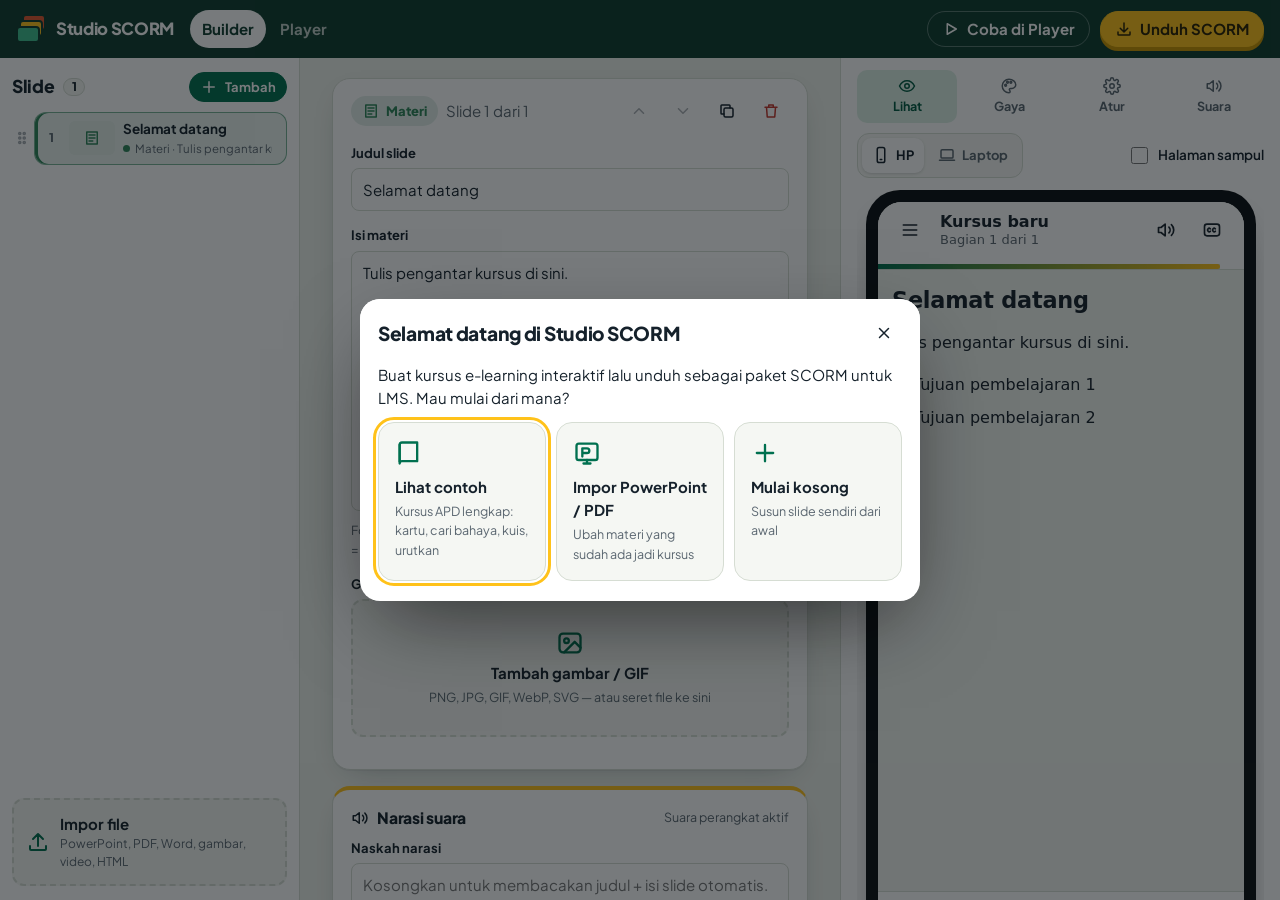
==== builder.html @ 095adadf "Add files via upload" ====
<!doctype html>
<html lang="id">
<head>
  <meta charset="utf-8">
  <meta name="viewport" content="width=device-width, initial-scale=1, viewport-fit=cover">
  <meta name="theme-color" content="#0f3d2e">
  <title>Builder — Studio SCORM</title>
  <link rel="preconnect" href="https://fonts.googleapis.com">
  <link rel="preconnect" href="https://fonts.gstatic.com" crossorigin>
  <link href="https://fonts.googleapis.com/css2?family=Plus+Jakarta+Sans:wght@400;500;600;700;800&display=swap" rel="stylesheet">
  <link rel="stylesheet" href="app.css">
  <script src="jszip.min.js"></script>
  <script type="module" src="builder.js"></script>
</head>
<body class="is-builder">
  <header class="topbar">
    <a class="brand" href="index.html" aria-label="Studio SCORM — beranda"><span class="brand-mark" aria-hidden="true"><i></i><i></i><i></i></span><span class="brand-name">Studio SCORM</span></a>
    <nav class="topnav" aria-label="Menu utama">
      <a href="builder.html" aria-current="page">Builder</a>
      <a href="player.html">Player</a>
    </nav>
    <span class="spacer"></span>
    <small id="saveState" class="save-state" aria-live="polite"></small>
    <button id="btnPreviewFull" class="btn btn-ghost-light" type="button"><span class="ic-slot" data-icon="play"></span><span class="hide-sm">Coba di Player</span></button>
    <button id="btnBuild" class="btn btn-signal" type="button"><span class="ic-slot" data-icon="download"></span><span>Unduh SCORM</span></button>
  </header>

  <div class="builder" id="builder" data-view="edit">
    <aside class="pane pane-slides" aria-label="Daftar slide">
      <div class="pane-head">
        <h2>Slide <span id="slideCount" class="count-pill">0</span></h2>
        <button id="btnAdd" class="btn btn-primary btn-sm" type="button"><span class="ic-slot" data-icon="plus"></span>Tambah</button>
      </div>
      <ol id="slideList" class="slide-list"></ol>
      <button id="btnImport" class="import-cta" type="button">
        <span class="ic-slot" data-icon="upload"></span>
        <span><b>Impor file</b><small>PowerPoint, PDF, Word, gambar, video, HTML</small></span>
      </button>
    </aside>

    <main class="pane pane-edit" id="paneEdit" aria-label="Penyunting slide">
      <div id="editor"></div>
    </main>

    <aside class="pane pane-side" aria-label="Pratinjau dan pengaturan">
      <div class="tabs" role="tablist" aria-label="Panel samping">
        <button role="tab" data-tab="lihat" aria-selected="true"><span class="ic-slot" data-icon="eye"></span>Lihat</button>
        <button role="tab" data-tab="gaya" aria-selected="false"><span class="ic-slot" data-icon="palette"></span>Gaya</button>
        <button role="tab" data-tab="atur" aria-selected="false"><span class="ic-slot" data-icon="settings"></span>Atur</button>
        <button role="tab" data-tab="suara" aria-selected="false"><span class="ic-slot" data-icon="sound"></span>Suara</button>
      </div>
      <section class="tab-panel" data-panel="lihat">
        <div class="preview-tools">
          <div class="segmented" role="radiogroup" aria-label="Ukuran layar pratinjau">
            <label><input type="radio" name="dev" value="hp" checked><span><span class="ic-slot" data-icon="phone"></span>HP</span></label>
            <label><input type="radio" name="dev" value="laptop"><span><span class="ic-slot" data-icon="laptop"></span>Laptop</span></label>
          </div>
          <label class="chk"><input type="checkbox" id="pvCover"> Halaman sampul</label>
        </div>
        <div class="preview-stage" id="pvStage">
          <div class="device" id="pvDevice"><iframe id="pvFrame" title="Pratinjau slide" src="preview.html"></iframe></div>
        </div>
        <p class="hint center">Pratinjau langsung — coba klik kuis, kartu, atau titik di sini.</p>
      </section>
      <section class="tab-panel" data-panel="gaya" hidden></section>
      <section class="tab-panel" data-panel="atur" hidden></section>
      <section class="tab-panel" data-panel="suara" hidden></section>
    </aside>
  </div>

  <nav class="mobile-nav" aria-label="Bagian Builder">
    <button data-view="slides"><span class="ic-slot" data-icon="list"></span>Slide</button>
    <button data-view="edit" aria-current="true"><span class="ic-slot" data-icon="edit"></span>Edit</button>
    <button data-view="lihat"><span class="ic-slot" data-icon="eye"></span>Lihat</button>
    <button data-view="atur"><span class="ic-slot" data-icon="settings"></span>Atur</button>
  </nav>

  <div class="drop-overlay" id="dropOverlay" hidden><div><span class="ic-slot" data-icon="upload"></span><b>Lepaskan untuk mengimpor</b><small>PowerPoint, PDF, Word, gambar, video, HTML, ZIP</small></div></div>
</body>
</html>
---- app.css ----
/* ============================================================
   Studio SCORM — tampilan aplikasi (Beranda, Builder, Player)
   ============================================================ */
:root {
  --ink: #15212b; --muted: #5a6670; --paper: #edf1ea; --surface: #ffffff; --surface-2: #f5f7f3; --line: #d6ddd3;
  --forest: #0f3d2e; --forest-2: #145a43; --accent: #00704f; --accent-strong: #005a40; --accent-soft: #dcefe5;
  --signal: #ffc21a; --signal-ink: #2b2100; --danger: #c4372d; --danger-soft: #fbe4e1;
  --t-content: #2f855a; --t-image: #0e8a9a; --t-video: #e4572e; --t-html: #4c5fd5;
  --t-flip: #d08f00; --t-hotspot: #c0398f; --t-quiz: #7a4fd1; --t-sort: #2f7dd1;
  --r-s: 8px; --r-m: 12px; --r-l: 18px;
  --shadow: 0 1px 0 rgba(21,33,43,.05), 0 10px 30px -18px rgba(21,33,43,.45);
  --font: "Plus Jakarta Sans", system-ui, -apple-system, "Segoe UI", Roboto, sans-serif;
  color-scheme: light;
}
@media (prefers-color-scheme: dark) {
  :root:not([data-theme="light"]) {
    --ink: #e6ece8; --muted: #9fabb3; --paper: #0e1418; --surface: #172028; --surface-2: #1c2730; --line: #2b3943;
    --forest: #0a2a20; --forest-2: #0f3a2c; --accent: #3fbf8f; --accent-strong: #62d3a8; --accent-soft: #163a2e;
    --danger: #ff8a7f; --danger-soft: #3a1e1c; --shadow: 0 10px 30px -18px rgba(0,0,0,.8); color-scheme: dark;
  }
}
:root[data-theme="dark"] {
  --ink: #e6ece8; --muted: #9fabb3; --paper: #0e1418; --surface: #172028; --surface-2: #1c2730; --line: #2b3943;
  --forest: #0a2a20; --forest-2: #0f3a2c; --accent: #3fbf8f; --accent-strong: #62d3a8; --accent-soft: #163a2e;
  --danger: #ff8a7f; --danger-soft: #3a1e1c; color-scheme: dark;
}
* { box-sizing: border-box; }
html, body { margin: 0; }
body { font: 15px/1.55 var(--font); color: var(--ink); background: var(--paper); -webkit-font-smoothing: antialiased; }
h1, h2, h3 { line-height: 1.2; margin: 0 0 .5em; letter-spacing: -.015em; }
h2 { font-size: 1.1rem; font-weight: 800; }
h3 { font-size: .98rem; font-weight: 800; margin-top: 1.4em; }
p { margin: 0 0 .8em; }
a { color: var(--accent); }
code { background: var(--surface-2); padding: 1px 5px; border-radius: 5px; font-size: .92em; }
[hidden] { display: none !important; }
:focus-visible { outline: 3px solid var(--signal); outline-offset: 2px; border-radius: 6px; }
.ic { width: 18px; height: 18px; flex: none; }
.muted { color: var(--muted); } .small { font-size: 12.5px; } .center { text-align: center; } .grow { flex: 1; min-width: 0; }
.spacer { flex: 1; }
.row { display: flex; gap: 8px; align-items: center; } .row.wrap { flex-wrap: wrap; } .row.tight { gap: 0; } .row.center { justify-content: center; }
.grid2 { display: grid; grid-template-columns: 1fr 1fr; gap: 10px; }
.stack { display: flex; flex-direction: column; gap: 10px; margin-bottom: 12px; }

/* ---------- bilah atas ---------- */
.topbar {
  position: sticky; top: 0; z-index: 40; display: flex; align-items: center; gap: 10px; min-height: 58px; padding: 8px 16px;
  background: var(--forest); color: #fff;
}
.brand { display: flex; align-items: center; gap: 10px; color: #fff; text-decoration: none; font-weight: 800; letter-spacing: -.02em; font-size: 1.05rem; }
.brand-mark { position: relative; width: 30px; height: 30px; }
.brand-mark i { position: absolute; left: 0; width: 24px; height: 17px; border-radius: 4px; border: 2px solid var(--forest); }
.brand-mark i:nth-child(1) { top: 0; left: 6px; background: var(--t-video); }
.brand-mark i:nth-child(2) { top: 6px; left: 3px; background: var(--signal); }
.brand-mark i:nth-child(3) { top: 12px; left: 0; background: #3fbf8f; }
.topnav { display: flex; gap: 2px; margin-left: 6px; }
.topnav a { color: rgba(255,255,255,.72); text-decoration: none; font-weight: 700; padding: 7px 12px; border-radius: 999px; }
.topnav a:hover { color: #fff; background: rgba(255,255,255,.08); }
.topnav a[aria-current="page"] { color: var(--forest); background: #fff; }
.save-state { color: rgba(255,255,255,.7); font-size: 12.5px; }

/* ---------- tombol ---------- */
.btn {
  font: inherit; font-weight: 700; display: inline-flex; align-items: center; justify-content: center; gap: 7px; cursor: pointer;
  padding: 8px 14px; border-radius: 999px; border: 1.5px solid var(--line); background: var(--surface); color: var(--ink);
  text-decoration: none; line-height: 1.25; white-space: nowrap; transition: transform .1s, background .15s, border-color .15s, box-shadow .15s;
}
.btn:hover:not(:disabled) { border-color: var(--muted); }
.btn:active:not(:disabled) { transform: scale(.97); }
.btn:disabled { opacity: .5; cursor: not-allowed; }
.btn-sm { padding: 5px 10px; font-size: 13px; }
.btn-primary { background: var(--accent); border-color: var(--accent); color: #fff; }
.btn-primary:hover:not(:disabled) { background: var(--accent-strong); border-color: var(--accent-strong); }
@media (prefers-color-scheme: dark) { :root:not([data-theme="light"]) .btn-primary { color: #06150f; } }
.btn-signal { background: var(--signal); border-color: var(--signal); color: var(--signal-ink); box-shadow: 0 4px 0 #c99500; }
.btn-signal:hover:not(:disabled) { border-color: var(--signal); filter: brightness(1.05); }
.btn-signal:active:not(:disabled) { box-shadow: 0 1px 0 #c99500; transform: translateY(2px); }
.btn-ghost-light { background: transparent; border-color: rgba(255,255,255,.3); color: #fff; }
.btn-ghost-light:hover:not(:disabled) { border-color: #fff; background: rgba(255,255,255,.06); }
.btn-magic { background: linear-gradient(120deg, #7a4fd1, #c0398f 55%, #e4572e); border: 0; color: #fff; padding: 9.5px 15.5px; }
.btn-magic:hover:not(:disabled) { filter: brightness(1.08); }
.btn-danger { color: var(--danger); }
.btn-danger:hover:not(:disabled) { border-color: var(--danger); }
.btn-add { border-style: dashed; color: var(--accent); }
.link { background: none; border: 0; padding: 0; font: inherit; font-weight: 700; color: var(--accent); cursor: pointer; text-decoration: underline; }
.icon-btn {
  width: 36px; height: 36px; display: inline-grid; place-items: center; border: 0; border-radius: 50%; background: transparent;
  color: var(--ink); cursor: pointer; flex: none;
}
.icon-btn:hover:not(:disabled) { background: var(--surface-2); }
.icon-btn:disabled { opacity: .35; cursor: not-allowed; }
.icon-btn.danger { color: var(--danger); }

/* ---------- formulir ---------- */
.field { margin-bottom: 14px; }
.field > label, .field-label { display: block; font-weight: 700; font-size: 13px; margin-bottom: 5px; }
.hint { font-size: 12.5px; color: var(--muted); margin-top: 5px; }
.hint b { color: var(--ink); }
input[type="text"], input[type="url"], input[type="number"], select, textarea {
  width: 100%; font: inherit; color: var(--ink); background: var(--surface); border: 1.5px solid var(--line); border-radius: var(--r-s); padding: 9px 11px;
}
textarea { resize: vertical; line-height: 1.6; }
input:focus, select:focus, textarea:focus { outline: none; border-color: var(--accent); box-shadow: 0 0 0 3px var(--accent-soft); }
input[type="range"] { width: 100%; accent-color: var(--accent); }
.big-num { font-size: 1.3rem; min-width: 2.4em; text-align: right; }
.chk { display: inline-flex; align-items: center; gap: 7px; font-weight: 600; font-size: 13.5px; cursor: pointer; }
.chk input { width: 17px; height: 17px; accent-color: var(--accent); }

.segmented { display: flex; flex-wrap: wrap; gap: 4px; padding: 4px; background: var(--surface-2); border-radius: 12px; border: 1.5px solid var(--line); }
.segmented label { flex: 1 1 auto; cursor: pointer; }
.segmented input { position: absolute; opacity: 0; pointer-events: none; }
.segmented span { display: flex; align-items: center; justify-content: center; gap: 6px; padding: 7px 10px; border-radius: 9px; font-weight: 700; font-size: 13px; color: var(--muted); text-align: center; }
.segmented input:checked + span { background: var(--surface); color: var(--ink); box-shadow: 0 1px 3px rgba(0,0,0,.14); }
.segmented input:focus-visible + span { outline: 3px solid var(--signal); }

.switch { display: flex; gap: 12px; align-items: flex-start; cursor: pointer; margin: 4px 0 14px; }
.switch input { position: absolute; opacity: 0; }
.switch .track { flex: none; width: 42px; height: 24px; border-radius: 999px; background: var(--line); position: relative; transition: background .15s; margin-top: 1px; }
.switch .track::after { content: ""; position: absolute; top: 3px; left: 3px; width: 18px; height: 18px; border-radius: 50%; background: #fff; transition: transform .15s; box-shadow: 0 1px 3px rgba(0,0,0,.3); }
.switch input:checked + .track { background: var(--accent); }
.switch input:checked + .track::after { transform: translateX(18px); }
.switch input:focus-visible + .track { outline: 3px solid var(--signal); outline-offset: 2px; }
.switch b { display: block; font-size: 13.5px; }
.switch small { display: block; color: var(--muted); font-size: 12.5px; }

/* media picker */
.asset { border: 2px dashed var(--line); border-radius: var(--r-m); background: var(--surface-2); padding: 10px; transition: border-color .15s, background .15s; }
.asset.drag { border-color: var(--accent); background: var(--accent-soft); }
.asset img, .asset video { display: block; max-width: 100%; max-height: 240px; margin: 0 auto 10px; border-radius: var(--r-s); }
.asset audio { width: 100%; margin-bottom: 8px; }
.asset-empty { width: 100%; display: flex; flex-direction: column; align-items: center; gap: 4px; padding: 18px 8px; background: none; border: 0; font: inherit; color: var(--ink); cursor: pointer; }
.asset-empty .ic { width: 28px; height: 28px; color: var(--accent); }
.asset-empty small { color: var(--muted); }
.asset-meta { display: flex; flex-wrap: wrap; align-items: center; justify-content: space-between; gap: 8px; }
.asset-name { font-weight: 700; font-size: 13px; word-break: break-all; }
.asset-name small { font-weight: 500; color: var(--muted); }
.zip-chip { display: flex; align-items: center; gap: 8px; font-weight: 700; padding: 8px; }

/* ---------- BUILDER ---------- */
.is-builder { overflow: hidden; }
.builder { display: grid; grid-template-columns: 300px minmax(0, 1fr) 440px; height: calc(100vh - 58px); height: calc(100dvh - 58px); }
.pane { overflow: auto; min-height: 0; }
.pane-slides { background: var(--surface); border-right: 1px solid var(--line); padding: 14px 12px; display: flex; flex-direction: column; }
.pane-edit { padding: 20px clamp(14px, 2.5vw, 34px) 40px; }
.pane-side { background: var(--surface); border-left: 1px solid var(--line); padding: 0 16px 24px; }
.pane-head { display: flex; align-items: center; justify-content: space-between; gap: 8px; margin-bottom: 10px; }
.pane-head h2 { margin: 0; display: flex; align-items: center; gap: 8px; }
.count-pill { font-size: 12px; background: var(--surface-2); border: 1px solid var(--line); border-radius: 999px; padding: 1px 8px; }

.slide-list { list-style: none; margin: 0 0 12px; padding: 0; flex: 1; }
.slide-row { display: flex; align-items: stretch; gap: 2px; margin-bottom: 6px; border-radius: var(--r-m); }
.slide-row.dragging { opacity: .85; box-shadow: var(--shadow); background: var(--surface); position: relative; z-index: 2; }
.drag { display: grid; place-items: center; width: 20px; color: var(--muted); cursor: grab; touch-action: none; opacity: .55; }
.slide-row:hover .drag { opacity: 1; }
.slide-item {
  flex: 1; min-width: 0; display: grid; grid-template-columns: 20px 46px minmax(0, 1fr) auto; gap: 8px; align-items: center; text-align: left;
  font: inherit; color: var(--ink); background: transparent; border: 1.5px solid transparent; border-radius: var(--r-m); padding: 6px; cursor: pointer;
  box-shadow: inset 3px 0 0 var(--tc);
}
.slide-item:hover { background: var(--surface-2); }
.slide-item[aria-current="true"] { background: color-mix(in srgb, var(--tc) 10%, var(--surface)); border-color: color-mix(in srgb, var(--tc) 60%, transparent); }
.slide-item .num { font-size: 12px; font-weight: 800; color: var(--muted); text-align: center; }
.thumb { width: 46px; height: 34px; border-radius: 6px; display: grid; place-items: center; overflow: hidden; background: color-mix(in srgb, var(--tc) 14%, var(--surface)); color: var(--tc); }
.thumb img, .thumb video { width: 100%; height: 100%; object-fit: cover; }
.slide-item .meta { min-width: 0; display: flex; flex-direction: column; }
.slide-item .title { font-weight: 700; font-size: 13.5px; white-space: nowrap; overflow: hidden; text-overflow: ellipsis; }
.slide-item .sub { font-size: 11.5px; color: var(--muted); white-space: nowrap; overflow: hidden; text-overflow: ellipsis; display: flex; align-items: center; gap: 5px; }
.type-dot { width: 7px; height: 7px; border-radius: 50%; background: var(--tc); flex: none; }
.badge-audio { color: var(--accent); display: grid; }
.badge-audio .ic { width: 15px; height: 15px; }
.import-cta {
  display: flex; align-items: center; gap: 10px; width: 100%; text-align: left; font: inherit; color: var(--ink); cursor: pointer;
  border: 2px dashed var(--line); border-radius: var(--r-m); background: var(--surface-2); padding: 12px;
}
.import-cta:hover { border-color: var(--accent); }
.import-cta .ic { width: 24px; height: 24px; color: var(--accent); }
.import-cta b, .import-cta small { display: block; }
.import-cta small { color: var(--muted); font-size: 12px; }

.editor-card { background: var(--surface); border-radius: var(--r-l); padding: 18px; box-shadow: var(--shadow); max-width: 780px; margin: 0 auto 16px; border: 1px solid var(--line); }
.editor-head { display: flex; align-items: center; gap: 8px; margin: -4px 0 14px; flex-wrap: wrap; }
.type-chip { display: inline-flex; align-items: center; gap: 6px; font-weight: 800; font-size: 13px; padding: 5px 11px; border-radius: 999px; background: color-mix(in srgb, var(--tc) 14%, var(--surface)); color: var(--tc); }
.editor-foot { max-width: 780px; margin: 0 auto; display: flex; justify-content: space-between; gap: 8px; flex-wrap: wrap; }
.item-card { border: 1.5px solid var(--line); border-radius: var(--r-m); padding: 12px; background: var(--surface-2); }
.item-head { display: flex; align-items: center; gap: 8px; margin-bottom: 8px; }
.item-head b { flex: 1; }
.item-head select { flex: 1; width: auto; padding: 6px 8px; font-weight: 700; }
.pin-no { width: 26px; height: 26px; border-radius: 50%; display: grid; place-items: center; background: var(--accent); color: #fff; font-weight: 800; font-size: 12.5px; flex: none; }
.option-row { display: grid; grid-template-columns: auto minmax(0, 1fr) auto; gap: 8px; align-items: center; margin-bottom: 6px; }
.option-row input[type="radio"], .option-row input[type="checkbox"] { width: 20px; height: 20px; accent-color: var(--accent); }
.opts-edit > .btn { margin-top: 4px; }
details.mini { margin-top: 6px; }
details.mini summary { cursor: pointer; font-weight: 700; font-size: 13px; color: var(--accent); margin-bottom: 8px; }
.empty { text-align: center; padding: 60px 20px; }

/* hotspot editor */
.hs-board { margin-bottom: 12px; }
.hs-wrap { position: relative; border-radius: var(--r-m); overflow: hidden; cursor: crosshair; touch-action: none; user-select: none; -webkit-user-select: none; }
.hs-wrap img { width: 100%; display: block; }
.hs-pin {
  position: absolute; transform: translate(-50%, -50%); width: 32px; height: 32px; border-radius: 50%; border: 3px solid #fff; background: var(--t-hotspot);
  color: #fff; font: 800 13px var(--font); cursor: grab; box-shadow: 0 3px 10px rgba(0,0,0,.4); touch-action: none; padding: 0;
}

/* narasi */
.narr { border-top: 4px solid var(--signal); }
.narr-head { display: flex; align-items: center; gap: 8px; margin-bottom: 10px; }
.narr-head h3 { margin: 0; }
.narr-actions { display: flex; flex-wrap: wrap; gap: 8px; margin-bottom: 12px; }
.narr-audio audio { width: 100%; margin-bottom: 6px; }

/* tab samping */
.tabs { position: sticky; top: 0; z-index: 5; display: flex; gap: 2px; padding: 12px 0 10px; background: var(--surface); }
.tabs button {
  flex: 1; display: flex; flex-direction: column; align-items: center; gap: 2px; font: inherit; font-weight: 700; font-size: 12.5px; color: var(--muted);
  background: transparent; border: 0; border-radius: 10px; padding: 7px 4px; cursor: pointer;
}
.tabs button[aria-selected="true"] { background: var(--accent-soft); color: var(--accent-strong); }
.tab-panel h3:first-child { margin-top: .4em; }
.preview-tools { display: flex; align-items: center; justify-content: space-between; gap: 10px; flex-wrap: wrap; margin-bottom: 12px; }
.preview-tools .segmented { flex: none; }
.preview-stage { position: relative; overflow: hidden; display: flex; justify-content: center; }
.device { transform-origin: top center; flex: none; background: #0b0f12; padding: 12px; border-radius: 34px; box-shadow: 0 20px 40px -20px rgba(0,0,0,.6); }
.device[data-dev="laptop"] { border-radius: 14px; padding: 10px; }
.device iframe { width: 100%; height: 100%; border: 0; border-radius: 24px; background: #fff; display: block; }
.device[data-dev="laptop"] iframe { border-radius: 6px; }

.theme-grid { display: grid; grid-template-columns: repeat(auto-fill, minmax(118px, 1fr)); gap: 8px; margin-bottom: 12px; }
.theme-card { font: inherit; font-weight: 700; font-size: 12.5px; color: var(--ink); background: var(--surface); border: 2px solid var(--line); border-radius: 12px; padding: 8px; cursor: pointer; text-align: left; }
.theme-card[aria-pressed="true"] { border-color: var(--accent); box-shadow: 0 0 0 3px var(--accent-soft); }
.swatch { display: flex; height: 34px; border-radius: 8px; overflow: hidden; margin-bottom: 6px; background: var(--bg); padding: 5px; gap: 5px; border: 1px solid rgba(0,0,0,.08); }
.swatch i { flex: 1; border-radius: 5px; }
.swatch i:nth-child(1) { background: var(--a); } .swatch i:nth-child(2) { background: var(--b); } .swatch i:nth-child(3) { background: var(--sf); flex: 1.4; }
.color-field { display: inline-flex; align-items: center; gap: 6px; font-weight: 700; font-size: 12.5px; margin: 0 10px 12px 0; cursor: pointer; }
.color-field input { width: 36px; height: 36px; border: 1.5px solid var(--line); border-radius: 10px; padding: 2px; background: var(--surface); cursor: pointer; }

.callout { display: flex; gap: 10px; background: var(--accent-soft); border-radius: var(--r-m); padding: 12px; margin: 4px 0 8px; font-size: 13.5px; }
.callout .ic { color: var(--accent-strong); margin-top: 2px; }
.callout ol { margin: 6px 0 0; padding-left: 1.2em; }
.server-status { font-size: 13px; color: var(--muted); margin: -4px 0 12px; display: flex; align-items: center; gap: 6px; flex-wrap: wrap; }
.pill { display: inline-flex; align-items: center; gap: 4px; font-weight: 800; font-size: 12px; padding: 2px 9px; border-radius: 999px; background: var(--surface-2); border: 1px solid var(--line); color: var(--ink); }
.pill.ok { background: var(--accent-soft); border-color: transparent; color: var(--accent-strong); }
.pill.off { background: var(--danger-soft); border-color: transparent; color: var(--danger); }
.pill .ic { width: 13px; height: 13px; }
.guide { margin-top: 18px; border: 1.5px solid var(--line); border-radius: var(--r-m); padding: 10px 12px; background: var(--surface-2); }
.guide summary { cursor: pointer; font-weight: 800; display: flex; gap: 8px; align-items: center; }
.steps { padding-left: 1.3em; margin: 10px 0; }
.steps li { margin-bottom: 9px; }
.steps .row { margin-top: 6px; }
.progress { height: 6px; background: var(--surface-2); border-radius: 99px; overflow: hidden; margin-top: 10px; }
.progress > div { height: 100%; width: 0; background: linear-gradient(90deg, var(--accent), var(--signal)); transition: width .2s; }

/* ---------- modal ---------- */
.modal-wrap { position: fixed; inset: 0; z-index: 80; background: rgba(8,14,18,.55); display: grid; place-items: center; padding: 20px; animation: fadeIn .15s ease; }
.modal { width: min(560px, 100%); max-height: calc(100vh - 40px); overflow: auto; background: var(--surface); border-radius: 20px; box-shadow: 0 30px 80px -20px rgba(0,0,0,.6); animation: pop .2s ease; }
.modal.wide { width: min(860px, 100%); }
.modal-head { position: sticky; top: 0; z-index: 2; display: flex; align-items: center; justify-content: space-between; gap: 10px; padding: 16px 18px 8px; background: var(--surface); }
.modal-head h2 { margin: 0; font-size: 1.2rem; }
.modal-body { padding: 4px 18px 20px; }
@keyframes fadeIn { from { opacity: 0; } }
@keyframes pop { from { transform: translateY(14px) scale(.98); opacity: 0; } }
.type-grid { display: grid; grid-template-columns: repeat(auto-fill, minmax(180px, 1fr)); gap: 10px; }
.type-card {
  font: inherit; color: var(--ink); text-align: left; display: flex; flex-direction: column; gap: 4px; padding: 14px; cursor: pointer;
  background: var(--surface); border: 1.5px solid var(--line); border-radius: 16px; transition: transform .12s, border-color .12s, box-shadow .12s;
}
.type-card:hover { transform: translateY(-2px); border-color: var(--tc); box-shadow: 0 10px 24px -16px var(--tc); }
.type-card small { color: var(--muted); font-size: 12.5px; }
.type-icon { width: 42px; height: 42px; border-radius: 12px; display: grid; place-items: center; background: var(--tc); color: #fff; margin-bottom: 6px; }
.type-icon .ic { width: 22px; height: 22px; }
h3.sep { margin: 20px 0 10px; }
.import-grid { display: grid; grid-template-columns: repeat(auto-fill, minmax(140px, 1fr)); gap: 8px; margin-bottom: 10px; }
.import-chip { font: inherit; font-weight: 700; display: flex; align-items: center; gap: 8px; padding: 11px 12px; border-radius: 12px; border: 1.5px solid var(--line); background: var(--surface-2); color: var(--ink); cursor: pointer; }
.import-chip:hover { border-color: var(--accent); }
.import-chip .ic { color: var(--accent); }
.notes { padding-left: 1.2em; } .notes li { margin-bottom: 8px; }
.welcome-grid { display: grid; grid-template-columns: repeat(3, 1fr); gap: 10px; }
.welcome-card { font: inherit; color: var(--ink); display: flex; flex-direction: column; align-items: flex-start; gap: 4px; text-align: left; padding: 16px; border-radius: 16px; border: 1.5px solid var(--line); background: var(--surface-2); cursor: pointer; }
.welcome-card:hover { border-color: var(--accent); }
.welcome-card .ic { width: 28px; height: 28px; color: var(--accent); margin-bottom: 4px; }
.welcome-card small { color: var(--muted); }
.success { text-align: center; }
.success-icon { width: 64px; height: 64px; border-radius: 50%; display: grid; place-items: center; margin: 0 auto 10px; background: var(--accent); color: #fff; }
.success-icon .ic { width: 34px; height: 34px; }
.success .steps { text-align: left; }

/* perekam */
.recorder { display: flex; flex-direction: column; align-items: center; gap: 10px; }
.rec-btn { width: 88px; height: 88px; border-radius: 50%; border: 0; background: #e5383b; color: #fff; cursor: pointer; display: grid; place-items: center; box-shadow: 0 8px 24px -8px #e5383b; }
.rec-btn .ic { width: 36px; height: 36px; }
.rec-btn.on { animation: recPulse 1.2s infinite; border-radius: 26px; }
@keyframes recPulse { 50% { box-shadow: 0 0 0 16px rgba(229,56,59,.15); } }
.rec-time { font: 800 1.6rem var(--font); font-variant-numeric: tabular-nums; }
.meter { width: 220px; height: 8px; border-radius: 99px; background: var(--surface-2); overflow: hidden; }
.meter div { height: 100%; width: 0; background: linear-gradient(90deg, #3fbf8f, var(--signal), #e5383b); transition: width .08s; }
.rec-result { width: 100%; } .rec-result audio { width: 100%; margin-bottom: 10px; }
.recorder details { width: 100%; }
.rec-script { white-space: pre-line; background: var(--surface-2); border-radius: var(--r-m); padding: 12px; max-height: 180px; overflow: auto; font-size: 14px; }

/* ---------- notifikasi & proses ---------- */
.toast {
  position: fixed; left: 50%; bottom: 22px; transform: translateX(-50%); z-index: 100; max-width: min(560px, calc(100vw - 28px));
  background: var(--ink); color: var(--paper); padding: 11px 16px; border-radius: 12px; font-weight: 600; box-shadow: var(--shadow); white-space: pre-line;
  animation: toastIn .2s ease; transition: opacity .3s, transform .3s;
}
.toast.ok { background: var(--accent); color: #fff; }
.toast.error { background: var(--danger); color: #fff; }
.toast.out { opacity: 0; transform: translate(-50%, 10px); }
@keyframes toastIn { from { opacity: 0; transform: translate(-50%, 10px); } }
.busy { position: fixed; inset: 0; z-index: 90; background: rgba(8,14,18,.6); display: flex; flex-direction: column; align-items: center; justify-content: center; gap: 14px; color: #fff; font-weight: 700; text-align: center; padding: 20px; }
.spinner { width: 44px; height: 44px; border-radius: 50%; border: 4px solid rgba(255,255,255,.25); border-top-color: var(--signal); animation: spin .8s linear infinite; }
.spinner.sm { width: 15px; height: 15px; border-width: 2px; border-color: currentColor; border-top-color: transparent; display: inline-block; vertical-align: -2px; }
@keyframes spin { to { transform: rotate(360deg); } }
.drop-overlay { position: fixed; inset: 0; z-index: 70; background: rgba(15,61,46,.82); display: grid; place-items: center; color: #fff; pointer-events: none; }
.drop-overlay > div { display: flex; flex-direction: column; align-items: center; gap: 6px; border: 3px dashed rgba(255,255,255,.6); border-radius: 24px; padding: 40px 50px; }
.drop-overlay .ic { width: 44px; height: 44px; }
.drop-overlay b { font-size: 1.3rem; }

/* ---------- navigasi bawah (HP & tablet) ---------- */
.mobile-nav { display: none; }
@media (max-width: 1199px) {
  .is-builder { overflow: auto; }
  .builder { display: block; height: auto; min-height: calc(100dvh - 58px); padding-bottom: 76px; }
  .builder .pane { display: none; border: 0; overflow: visible; }
  .builder[data-view="slides"] .pane-slides { display: flex; flex-direction: column; }
  .builder[data-view="edit"] .pane-edit,
  .builder[data-view="lihat"] .pane-side, .builder[data-view="atur"] .pane-side { display: block; }
  .pane-slides, .pane-side { max-width: 760px; margin: 0 auto; background: transparent; padding: 14px; }
  .pane-edit { padding: 14px 12px 30px; }
  .tabs { background: var(--paper); }
  .mobile-nav {
    display: flex; position: fixed; left: 0; right: 0; bottom: 0; z-index: 45; background: var(--surface); border-top: 1px solid var(--line);
    padding: 6px 8px calc(6px + env(safe-area-inset-bottom)); gap: 4px; box-shadow: 0 -8px 24px -18px rgba(0,0,0,.5);
  }
  .mobile-nav button { flex: 1; display: flex; flex-direction: column; align-items: center; gap: 2px; font: inherit; font-size: 11.5px; font-weight: 700; color: var(--muted); background: none; border: 0; padding: 6px 2px; border-radius: 12px; cursor: pointer; }
  .mobile-nav button .ic { width: 22px; height: 22px; }
  .mobile-nav button[aria-current="true"] { color: var(--accent-strong); background: var(--accent-soft); }
}
@media (max-width: 640px) {
  body { font-size: 15px; }
  .topbar { padding: 8px 10px; gap: 6px; }
  .brand-name, .topnav, .save-state, .hide-sm { display: none; }
  .topbar .btn { padding: 8px 12px; }
  .grid2 { grid-template-columns: 1fr; }
  .editor-card { padding: 14px; border-radius: 16px; }
  .modal-wrap { place-items: end stretch; padding: 0; }
  .modal, .modal.wide { width: 100%; max-height: 92vh; border-radius: 22px 22px 0 0; animation: sheet .22s ease; }
  @keyframes sheet { from { transform: translateY(40px); opacity: 0; } }
  .type-grid { grid-template-columns: 1fr 1fr; }
  .type-card { padding: 11px; }
  .welcome-grid { grid-template-columns: 1fr; }
  .narr-actions .btn { flex: 1 1 45%; }
  .editor-head { gap: 2px; }
  .editor-head > .muted { display: none; }
  .editor-head .icon-btn { width: 34px; height: 34px; }
  .is-builder .toast { bottom: 92px; }
}

/* ============================================================
   BERANDA
   ============================================================ */
.home { overflow-x: hidden; }
.hero { background: var(--forest); color: #fff; padding: 56px 18px 90px; position: relative; }
.hero-inner { max-width: 1120px; margin: 0 auto; display: grid; grid-template-columns: 1.05fr .95fr; gap: 40px; align-items: center; }
.hero h1 { font-size: clamp(2.1rem, 5vw, 3.6rem); line-height: 1.05; letter-spacing: -.035em; margin-bottom: 18px; }
.hero h1 .hl { color: var(--signal); }
.hero p.lead { font-size: 1.12rem; color: rgba(255,255,255,.82); max-width: 50ch; }
.hero .row { margin-top: 26px; flex-wrap: wrap; }
.hero .btn { padding: 12px 20px; font-size: 1rem; }
.fan { position: relative; height: 360px; }
.fan-card {
  position: absolute; left: 50%; top: 50%; width: 220px; height: 150px; margin: -75px 0 0 -110px; border-radius: 18px; background: #fff; color: #15212b;
  box-shadow: 0 24px 48px -20px rgba(0,0,0,.55); padding: 14px; display: flex; flex-direction: column; gap: 8px;
  transform: rotate(var(--r)) translate(var(--x), var(--y)); animation: fanOut .9s cubic-bezier(.2,.8,.2,1) both; animation-delay: var(--d);
}
@keyframes fanOut { from { transform: rotate(0) translate(0, 30px); opacity: 0; } }
.fan-card .type-icon { width: 36px; height: 36px; margin: 0; }
.fan-card b { font-size: 15px; }
.fan-card small { color: #5a6670; font-size: 12px; }
.fan-card .bars { margin-top: auto; display: flex; flex-direction: column; gap: 5px; }
.fan-card .bars i { height: 7px; border-radius: 4px; background: #eef1ec; display: block; }
.fan-card .bars i:first-child { width: 80%; background: color-mix(in srgb, var(--tc) 30%, #fff); }
.home-section { max-width: 1120px; margin: 0 auto; padding: 0 18px; }
.lift { margin-top: -50px; position: relative; }
.feature-grid { display: grid; grid-template-columns: repeat(4, 1fr); gap: 12px; }
.feature { background: var(--surface); border-radius: 18px; padding: 16px; box-shadow: var(--shadow); border: 1px solid var(--line); }
.feature b { display: block; margin: 8px 0 2px; }
.feature small { color: var(--muted); }
.strip { display: flex; flex-wrap: wrap; gap: 8px; align-items: center; margin: 36px 0 10px; }
.strip .pill { font-size: 13px; padding: 6px 12px; }
.how { display: grid; grid-template-columns: repeat(3, 1fr); gap: 14px; counter-reset: how; margin: 30px 0 50px; }
.how li { list-style: none; background: var(--surface); border-radius: 18px; padding: 18px; border: 1px solid var(--line); position: relative; }
.how li::before { counter-increment: how; content: counter(how); width: 34px; height: 34px; border-radius: 50%; display: grid; place-items: center; background: var(--signal); color: var(--signal-ink); font-weight: 800; margin-bottom: 8px; }
.how { padding: 0; }
.home h2.big { font-size: clamp(1.4rem, 3vw, 2rem); margin: 44px 0 14px; }
.foot { color: var(--muted); font-size: 13px; padding: 24px 0 40px; border-top: 1px solid var(--line); }
@media (max-width: 900px) {
  .hero-inner { grid-template-columns: 1fr; }
  .fan { height: 290px; }
  .feature-grid { grid-template-columns: 1fr 1fr; }
  .how { grid-template-columns: 1fr; }
}
@media (max-width: 480px) { .fan { transform: scale(.72); height: 240px; margin: -10px 0 0; } }

/* ============================================================
   PLAYER
   ============================================================ */
.player { display: grid; grid-template-columns: 300px minmax(0, 1fr); height: calc(100vh - 58px); height: calc(100dvh - 58px); }
.player-side { border-right: 1px solid var(--line); background: var(--surface); padding: 16px; overflow: auto; display: flex; flex-direction: column; gap: 14px; }
.player-main { display: grid; grid-template-rows: minmax(0, 1fr) auto; min-height: 0; }
.stage { position: relative; background: #fff; min-height: 0; }
.stage iframe { width: 100%; height: 100%; border: 0; display: block; background: #fff; }
.stage-overlay { position: absolute; inset: 0; display: grid; place-items: center; background: var(--paper); text-align: center; padding: 24px; }
.version-badge { display: inline-block; font-size: 12px; font-weight: 800; padding: 2px 10px; border-radius: 999px; background: var(--accent-soft); color: var(--accent-strong); }
.toc { list-style: none; margin: 0; padding: 0; }
.toc ul { list-style: none; margin: 0; padding-left: 14px; }
.toc button { width: 100%; text-align: left; font: inherit; font-weight: 700; color: var(--ink); border: 0; background: transparent; padding: 8px; border-radius: 10px; display: flex; gap: 8px; align-items: flex-start; cursor: pointer; }
.toc button:hover { background: var(--surface-2); }
.toc button[aria-current="true"] { background: var(--accent-soft); color: var(--accent-strong); }
.toc .group { padding: 8px; font-weight: 800; color: var(--muted); }
.dot { flex: none; width: 10px; height: 10px; border-radius: 50%; margin-top: 6px; border: 2px solid var(--line); }
.dot.incomplete { border-color: var(--signal); background: var(--signal); }
.dot.completed, .dot.passed { border-color: var(--accent); background: var(--accent); }
.dot.failed { border-color: var(--danger); background: var(--danger); }
.stats { display: grid; grid-template-columns: 1fr 1fr; gap: 8px; }
.stat { background: var(--surface-2); border-radius: 12px; padding: 9px 11px; }
.stat b { display: block; font-size: 15px; }
.stat span { font-size: 12px; color: var(--muted); }
.dropzone {
  max-width: 760px; margin: 40px auto 24px; padding: 44px 24px; text-align: center; border: 2.5px dashed var(--line); border-radius: 24px; background: var(--surface);
  transition: border-color .15s, background .15s;
}
.dropzone.drag { border-color: var(--accent); background: var(--accent-soft); }
.dropzone .big-ic { width: 64px; height: 64px; border-radius: 20px; display: grid; place-items: center; margin: 0 auto 14px; background: var(--accent-soft); color: var(--accent-strong); }
.dropzone .big-ic .ic { width: 32px; height: 32px; }
.dropzone h1 { font-size: clamp(1.5rem, 4vw, 2.1rem); }
.library { max-width: 760px; margin: 0 auto 40px; padding: 0 16px; }
.library ul { list-style: none; margin: 0; padding: 0; }
.library li { display: flex; gap: 10px; align-items: center; padding: 11px 13px; border: 1px solid var(--line); border-radius: 14px; background: var(--surface); margin-bottom: 8px; }
.library li .grow b { display: block; overflow: hidden; text-overflow: ellipsis; white-space: nowrap; }
.debug { border-top: 1px solid var(--line); background: var(--surface); }
.debug summary { cursor: pointer; padding: 9px 14px; font-weight: 700; }
.log { max-height: 200px; overflow: auto; margin: 0; padding: 6px 14px 12px; font: 12.5px/1.5 ui-monospace, SFMono-Regular, Consolas, monospace; white-space: pre-wrap; word-break: break-all; }
.log .err { color: var(--danger); }
.field-inline { max-width: 320px; margin: 20px auto 0; text-align: left; }
@media (max-width: 860px) {
  .player { grid-template-columns: 1fr; height: auto; }
  .player-side { border-right: 0; border-bottom: 1px solid var(--line); }
  .player-main { height: 82vh; height: 82dvh; }
}
@media (prefers-reduced-motion: reduce) { *, *::before, *::after { animation: none !important; transition: none !important; } }
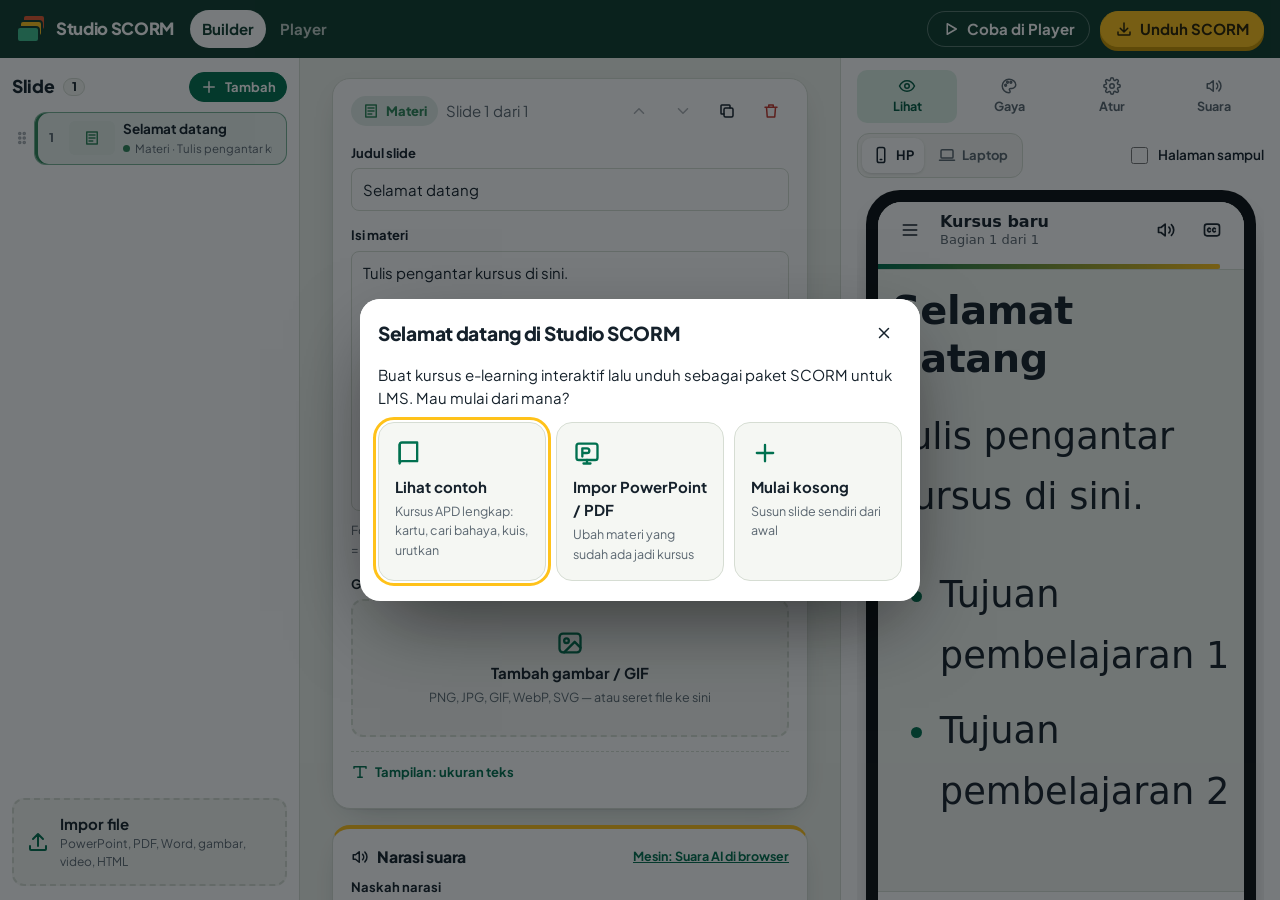
==== commit cf316312: "Suara AI tanpa server (Piper), crop & ukuran font PPT, karakter presenter animasi - Buat MP3 natural" ====
--- a/builder.html
+++ b/builder.html
@@ -10,6 +10,7 @@
   <link href="https://fonts.googleapis.com/css2?family=Plus+Jakarta+Sans:wght@400;500;600;700;800&display=swap" rel="stylesheet">
   <link rel="stylesheet" href="app.css">
   <script src="jszip.min.js"></script>
+  <script src="karakter.js"></script>
   <script type="module" src="builder.js"></script>
 </head>
 <body class="is-builder">
--- a/app.css
+++ b/app.css
@@ -449,3 +449,57 @@
   .player-main { height: 82vh; height: 82dvh; }
 }
 @media (prefers-reduced-motion: reduce) { *, *::before, *::after { animation: none !important; transition: none !important; } }
+
+/* ---------- mesin suara (tab Suara) ---------- */
+.engine-list { display: flex; flex-direction: column; gap: 8px; margin-bottom: 14px; }
+.engine-card { display: flex; gap: 10px; align-items: flex-start; padding: 11px 12px; border: 2px solid var(--line); border-radius: var(--r-m); background: var(--surface); cursor: pointer; }
+.engine-card:has(input:checked) { border-color: var(--accent); background: var(--accent-soft); }
+.engine-card input { margin-top: 3px; accent-color: var(--accent); width: 17px; height: 17px; flex: none; }
+.engine-card b { display: flex; align-items: center; gap: 6px; font-size: 14px; }
+.engine-card small { display: block; color: var(--muted); font-size: 12.5px; margin-top: 2px; }
+.tag { font-style: normal; font-size: 11px; font-weight: 800; padding: 1px 7px; border-radius: 99px; background: var(--signal); color: var(--signal-ink); }
+.pane-side audio { width: 100%; margin: 8px 0; }
+.narr-head .link.small { font-size: 12.5px; }
+
+/* ---------- tampilan per slide ---------- */
+details.look { border-top: 1px dashed var(--line); margin-top: 14px; padding-top: 10px; }
+details.look summary { display: flex; align-items: center; gap: 6px; }
+.look-body { padding-top: 4px; }
+.look-body select { width: 100%; }
+
+/* ---------- karakter presenter (tab Gaya) ---------- */
+.presenter-set { margin: 18px 0; padding: 14px 0; border-top: 1px solid var(--line); border-bottom: 1px solid var(--line); }
+.presenter-set h3 { margin-top: 0; }
+.char-grid { display: grid; grid-template-columns: repeat(3, minmax(0, 1fr)); gap: 8px; margin-bottom: 12px; }
+.char-card { display: flex; flex-direction: column; align-items: center; gap: 2px; padding: 8px 6px 9px; border: 2px solid var(--line); border-radius: var(--r-m); background: var(--surface); font: inherit; color: var(--ink); cursor: pointer; text-align: center; }
+.char-card:hover { border-color: var(--muted); }
+.char-card[aria-checked="true"] { border-color: var(--accent); background: var(--accent-soft); }
+.char-card b { font-size: 13px; }
+.char-card small { font-size: 11px; color: var(--muted); line-height: 1.25; }
+.char-pic { width: 100%; height: 92px; display: grid; place-items: center; overflow: hidden; }
+.char-pic .kr { width: 100%; height: 100%; }
+.char-pic img { max-width: 100%; max-height: 100%; object-fit: contain; }
+.own-pic .ic { width: 30px; height: 30px; color: var(--accent); }
+.presenter-thumb .kr .pose { display: none; }
+.presenter-thumb .kr .pose-lambai { display: inline; }
+.presenter-thumb .kr-mouth > * { display: none; }
+.presenter-thumb .kr-mouth .m0 { display: inline; }
+.char-card:hover .kr-wave, .char-card[aria-checked="true"] .kr-wave { transform-box: view-box; transform-origin: 213px 160px; animation: krWave 1.4s ease-in-out infinite; }
+@keyframes krWave { 0%, 100% { transform: rotate(-8deg); } 50% { transform: rotate(14deg); } }
+@media (max-width: 420px) { .char-grid { grid-template-columns: repeat(2, minmax(0, 1fr)); } }
+
+/* ---------- potong gambar ---------- */
+.cropper .hint { margin: 0 0 10px; }
+.crop-stage { position: relative; display: block; width: fit-content; max-width: 100%; margin: 0 auto 12px; touch-action: none; user-select: none; -webkit-user-select: none; background: #222; }
+.crop-stage > img { display: block; max-width: 100%; max-height: 58vh; }
+.crop-shade { position: absolute; inset: 0; pointer-events: none; background: rgba(0,0,0,.55);
+  clip-path: polygon(0 0, 100% 0, 100% 100%, 0 100%, 0 0, var(--x) var(--y), var(--x) calc(var(--y) + var(--h)), calc(var(--x) + var(--w)) calc(var(--y) + var(--h)), calc(var(--x) + var(--w)) var(--y), var(--x) var(--y)); }
+.crop-box { position: absolute; border: 2px solid #fff; box-shadow: 0 0 0 1px rgba(0,0,0,.5); cursor: move;
+  background-image: linear-gradient(rgba(255,255,255,.35) 1px, transparent 1px), linear-gradient(90deg, rgba(255,255,255,.35) 1px, transparent 1px); background-size: 33.33% 33.33%; background-position: -1px -1px; }
+.crop-h { position: absolute; width: 22px; height: 22px; margin: -11px 0 0 -11px; background: #fff; border: 2px solid var(--accent); border-radius: 50%; touch-action: none; }
+.crop-h.h-nw { left: 0; top: 0; cursor: nwse-resize; } .crop-h.h-ne { left: 100%; top: 0; cursor: nesw-resize; }
+.crop-h.h-sw { left: 0; top: 100%; cursor: nesw-resize; } .crop-h.h-se { left: 100%; top: 100%; cursor: nwse-resize; }
+.crop-h.h-n { left: 50%; top: 0; cursor: ns-resize; border-radius: 6px; } .crop-h.h-s { left: 50%; top: 100%; cursor: ns-resize; border-radius: 6px; }
+.crop-h.h-w { left: 0; top: 50%; cursor: ew-resize; border-radius: 6px; } .crop-h.h-e { left: 100%; top: 50%; cursor: ew-resize; border-radius: 6px; }
+.crop-tools { margin-bottom: 12px; } .crop-tools .segmented { flex: 1 1 260px; }
+.crop-actions { border-top: 1px solid var(--line); padding-top: 12px; }
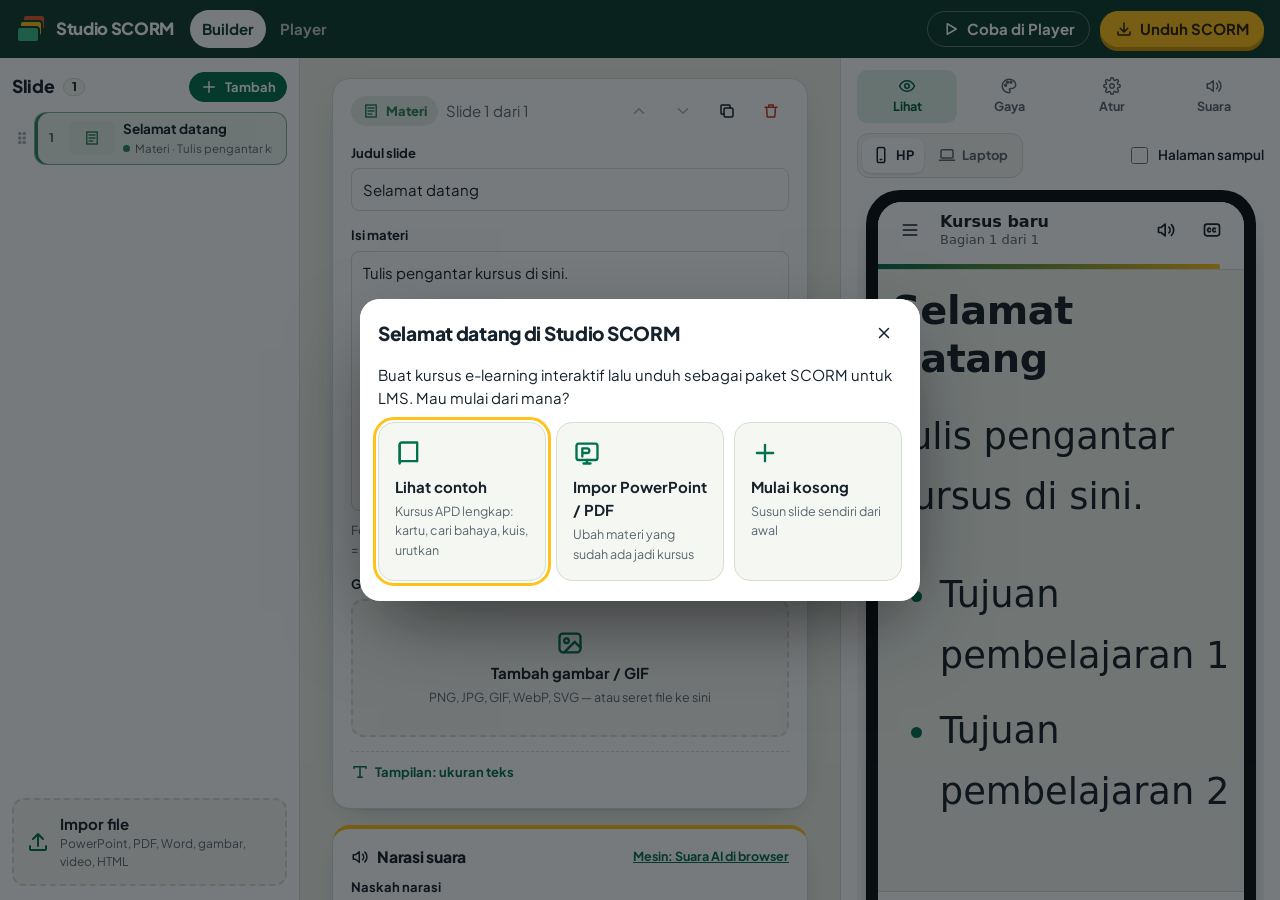
==== commit bffb27ca: "Enam karakter ilustrasi (Safee, Safri, Helen, Vira, Shendi, Romi) + gerak bibir mengikuti teks dan s" ====
--- a/builder.html
+++ b/builder.html
@@ -11,6 +11,7 @@
   <link rel="stylesheet" href="app.css">
   <script src="jszip.min.js"></script>
   <script src="karakter.js"></script>
+  <script src="lipsync.js"></script>
   <script type="module" src="builder.js"></script>
 </head>
 <body class="is-builder">
--- a/app.css
+++ b/app.css
@@ -480,6 +480,9 @@
 .char-pic .kr { width: 100%; height: 100%; }
 .char-pic img { max-width: 100%; max-height: 100%; object-fit: contain; }
 .own-pic .ic { width: 30px; height: 30px; color: var(--accent); }
+.char-pic .kr-foto { position: relative; width: 100%; height: 100%; }
+.char-pic .kr-foto img { position: absolute; inset: 0; width: 100%; height: 100%; object-fit: contain; opacity: 0; }
+.char-pic .kr-foto img[data-p="diam"][data-m="0"] { opacity: 1; }
 .presenter-thumb .kr .pose { display: none; }
 .presenter-thumb .kr .pose-lambai { display: inline; }
 .presenter-thumb .kr-mouth > * { display: none; }
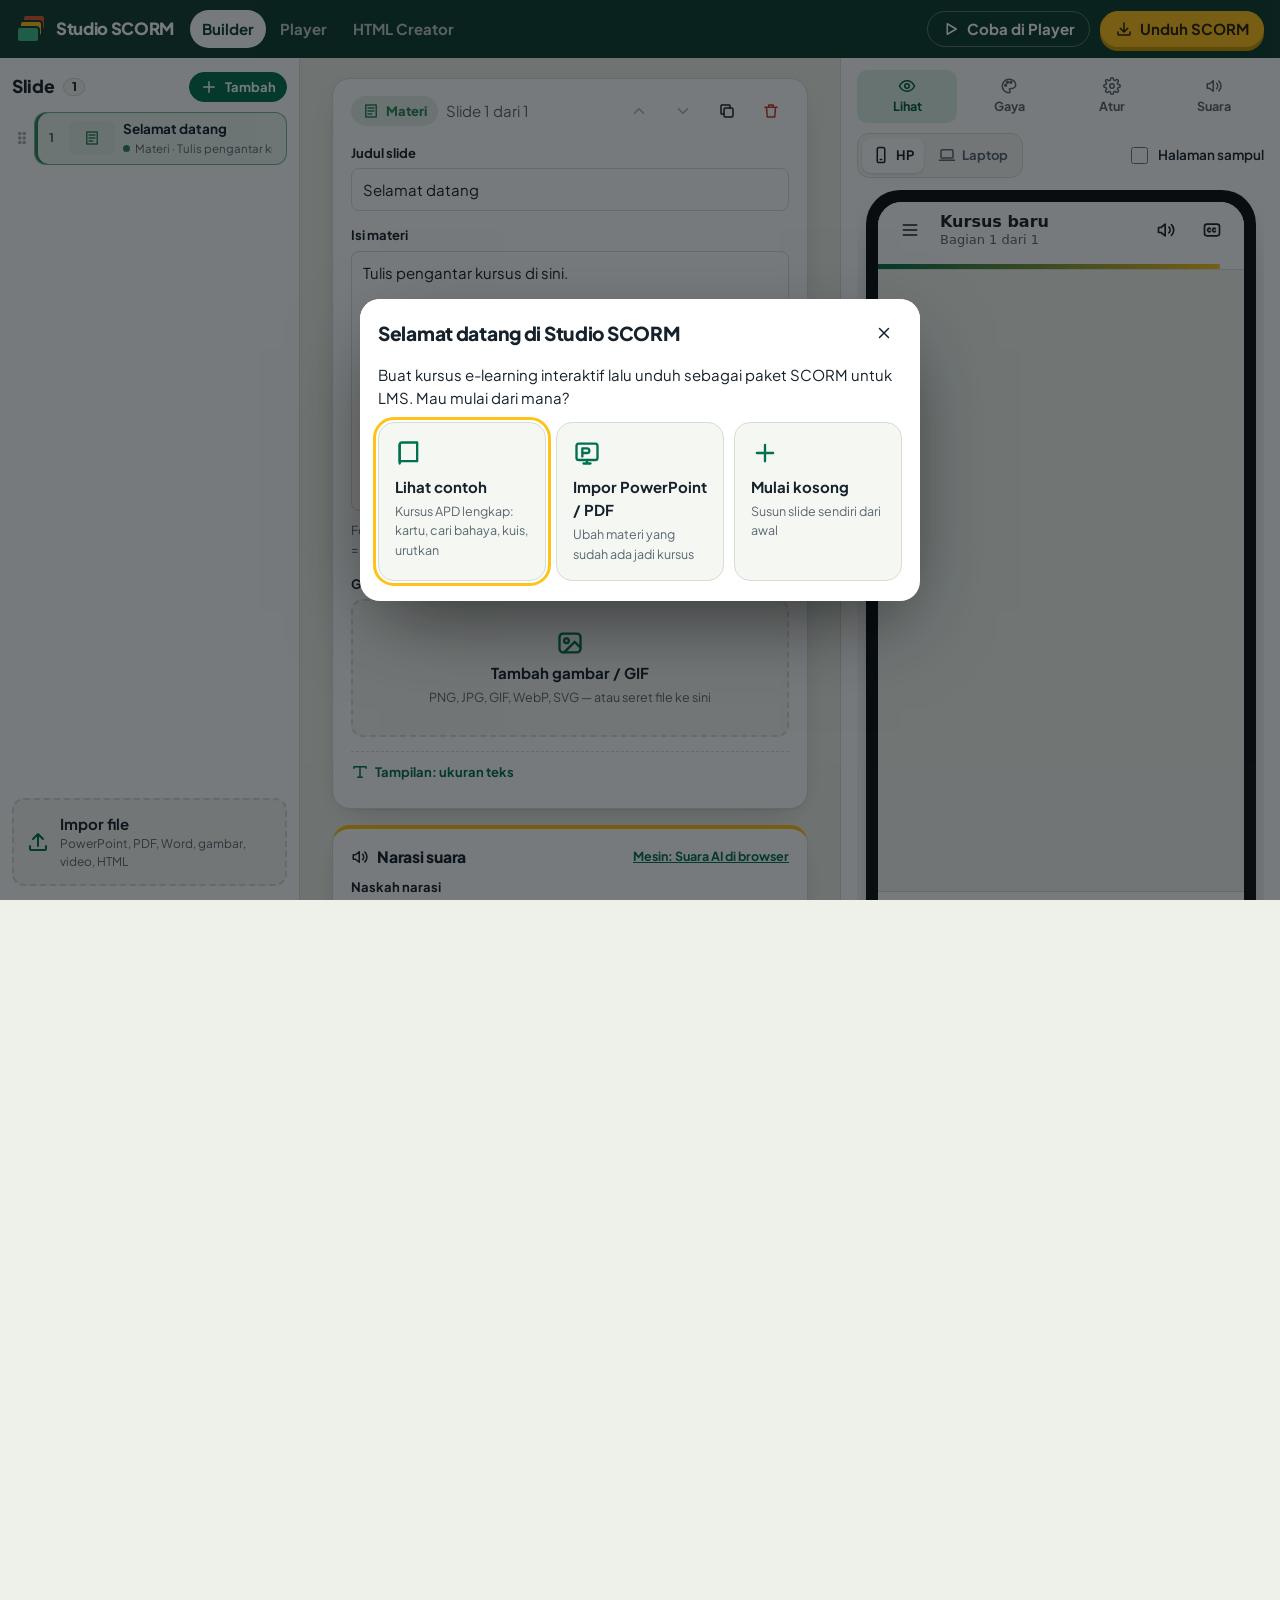
==== commit 9bbae0ad: "HTML Creator, pustaka 68 musik CC0, musik latar & efek suara di SCORM Builder Co-Authored-By: Claude" ====
--- a/builder.html
+++ b/builder.html
@@ -12,6 +12,7 @@
   <script src="jszip.min.js"></script>
   <script src="karakter.js"></script>
   <script src="lipsync.js"></script>
+  <script src="sfx.js"></script>
   <script type="module" src="builder.js"></script>
 </head>
 <body class="is-builder">
@@ -20,6 +21,7 @@
     <nav class="topnav" aria-label="Menu utama">
       <a href="builder.html" aria-current="page">Builder</a>
       <a href="player.html">Player</a>
+      <a href="html-builder.html">HTML Creator</a>
     </nav>
     <span class="spacer"></span>
     <small id="saveState" class="save-state" aria-live="polite"></small>
--- a/app.css
+++ b/app.css
@@ -480,9 +480,9 @@
 .char-pic .kr { width: 100%; height: 100%; }
 .char-pic img { max-width: 100%; max-height: 100%; object-fit: contain; }
 .own-pic .ic { width: 30px; height: 30px; color: var(--accent); }
-.char-pic .kr-foto { position: relative; width: 100%; height: 100%; }
-.char-pic .kr-foto img { position: absolute; inset: 0; width: 100%; height: 100%; object-fit: contain; opacity: 0; }
-.char-pic .kr-foto img[data-p="diam"][data-m="0"] { opacity: 1; }
+.char-pic .kr-foto, .chip-pic .kr-foto { position: relative; width: 100%; height: 100%; }
+.char-pic .kr-foto img, .chip-pic .kr-foto img { position: absolute; inset: 0; width: 100%; height: 100%; object-fit: contain; opacity: 0; }
+.char-pic .kr-foto img[data-p="diam"][data-m="0"], .chip-pic .kr-foto img[data-p="diam"][data-m="0"] { opacity: 1; }
 .presenter-thumb .kr .pose { display: none; }
 .presenter-thumb .kr .pose-lambai { display: inline; }
 .presenter-thumb .kr-mouth > * { display: none; }
@@ -506,3 +506,42 @@
 .crop-h.h-w { left: 0; top: 50%; cursor: ew-resize; border-radius: 6px; } .crop-h.h-e { left: 100%; top: 50%; cursor: ew-resize; border-radius: 6px; }
 .crop-tools { margin-bottom: 12px; } .crop-tools .segmented { flex: 1 1 260px; }
 .crop-actions { border-top: 1px solid var(--line); padding-top: 12px; }
+
+/* ---------- panel karakter, suara & tombol per slide ---------- */
+.pick-chip.txt { flex-direction: column; justify-content: center; border-radius: var(--r-m); width: 78px; text-align: center; line-height: 1.2; padding: 6px; }
+.chip-row { display: flex; flex-wrap: wrap; gap: 8px; }
+.pick-chip { display: inline-flex; align-items: center; gap: 6px; padding: 8px 12px; min-height: 40px; border: 2px solid var(--line); border-radius: 999px; background: var(--surface); color: var(--ink); font: inherit; font-size: 13px; font-weight: 600; cursor: pointer; }
+.pick-chip:hover { border-color: var(--muted); }
+.pick-chip[aria-checked="true"] { border-color: var(--accent); background: var(--accent-soft); }
+.pick-chip.has-pic { flex-direction: column; border-radius: var(--r-m); padding: 6px 8px 7px; width: 78px; gap: 2px; }
+.chip-pic { width: 56px; height: 56px; display: grid; place-items: center; overflow: hidden; }
+.chip-pic .kr { width: 100%; height: 100%; }
+.pick-chip.voice { flex-direction: column; align-items: flex-start; border-radius: var(--r-m); gap: 0; text-align: left; flex: 1 1 130px; }
+.pick-chip.voice small { font-weight: 500; color: var(--muted); font-size: 11px; }
+.pick-chip.add { border-style: dashed; }
+.rng { display: flex; align-items: center; gap: 10px; }
+.rng input[type=range] { flex: 1; }
+.rng-val { min-width: 44px; font-size: 12px; font-weight: 700; color: var(--muted); text-align: right; }
+.btn-list { display: grid; gap: 10px; margin-top: 12px; }
+.btn-row { display: flex; gap: 10px; align-items: flex-start; padding: 10px; border: 1px solid var(--line); border-radius: var(--r-m); background: var(--surface); }
+.btn-kind { font-size: 11px; font-weight: 800; text-transform: uppercase; letter-spacing: .04em; color: var(--accent); min-width: 78px; padding-top: 10px; }
+.btn-fields { flex: 1; display: grid; gap: 8px; min-width: 0; }
+.btn-fields input, .btn-fields select, .btn-fields textarea { width: 100%; }
+.btn-ctl { display: flex; gap: 2px; }
+@media (max-width: 560px) { .btn-row { flex-wrap: wrap; } .btn-kind { min-width: 0; width: 100%; padding-top: 0; } }
+
+/* ---------- pustaka musik ---------- */
+.music-picker { display: grid; gap: 10px; }
+.music-picker input[type=search] { width: 100%; }
+.pick-chip.txt-chip { padding: 5px 12px; min-height: 32px; font-size: 12.5px; }
+.mp-list { max-height: 340px; overflow: auto; border: 1px solid var(--line); border-radius: var(--r-m); background: var(--surface); }
+.mp-row { display: flex; align-items: center; gap: 8px; padding: 6px 8px; border-bottom: 1px solid var(--line); }
+.mp-row:last-child { border-bottom: 0; }
+.mp-row.sel { background: var(--accent-soft); }
+.mp-info { flex: 1; min-width: 0; display: flex; flex-direction: column; line-height: 1.3; }
+.mp-info b { font-size: 13.5px; overflow: hidden; text-overflow: ellipsis; white-space: nowrap; }
+.mp-info small { color: var(--muted); font-size: 11.5px; }
+
+.sfx-row { display: grid; grid-template-columns: 1fr 150px auto; gap: 8px; align-items: center; padding: 5px 0; font-size: 13.5px; border-bottom: 1px solid var(--line); }
+.sfx-row:last-child { border: 0; }
+.sound-sec .segmented { margin-bottom: 10px; }
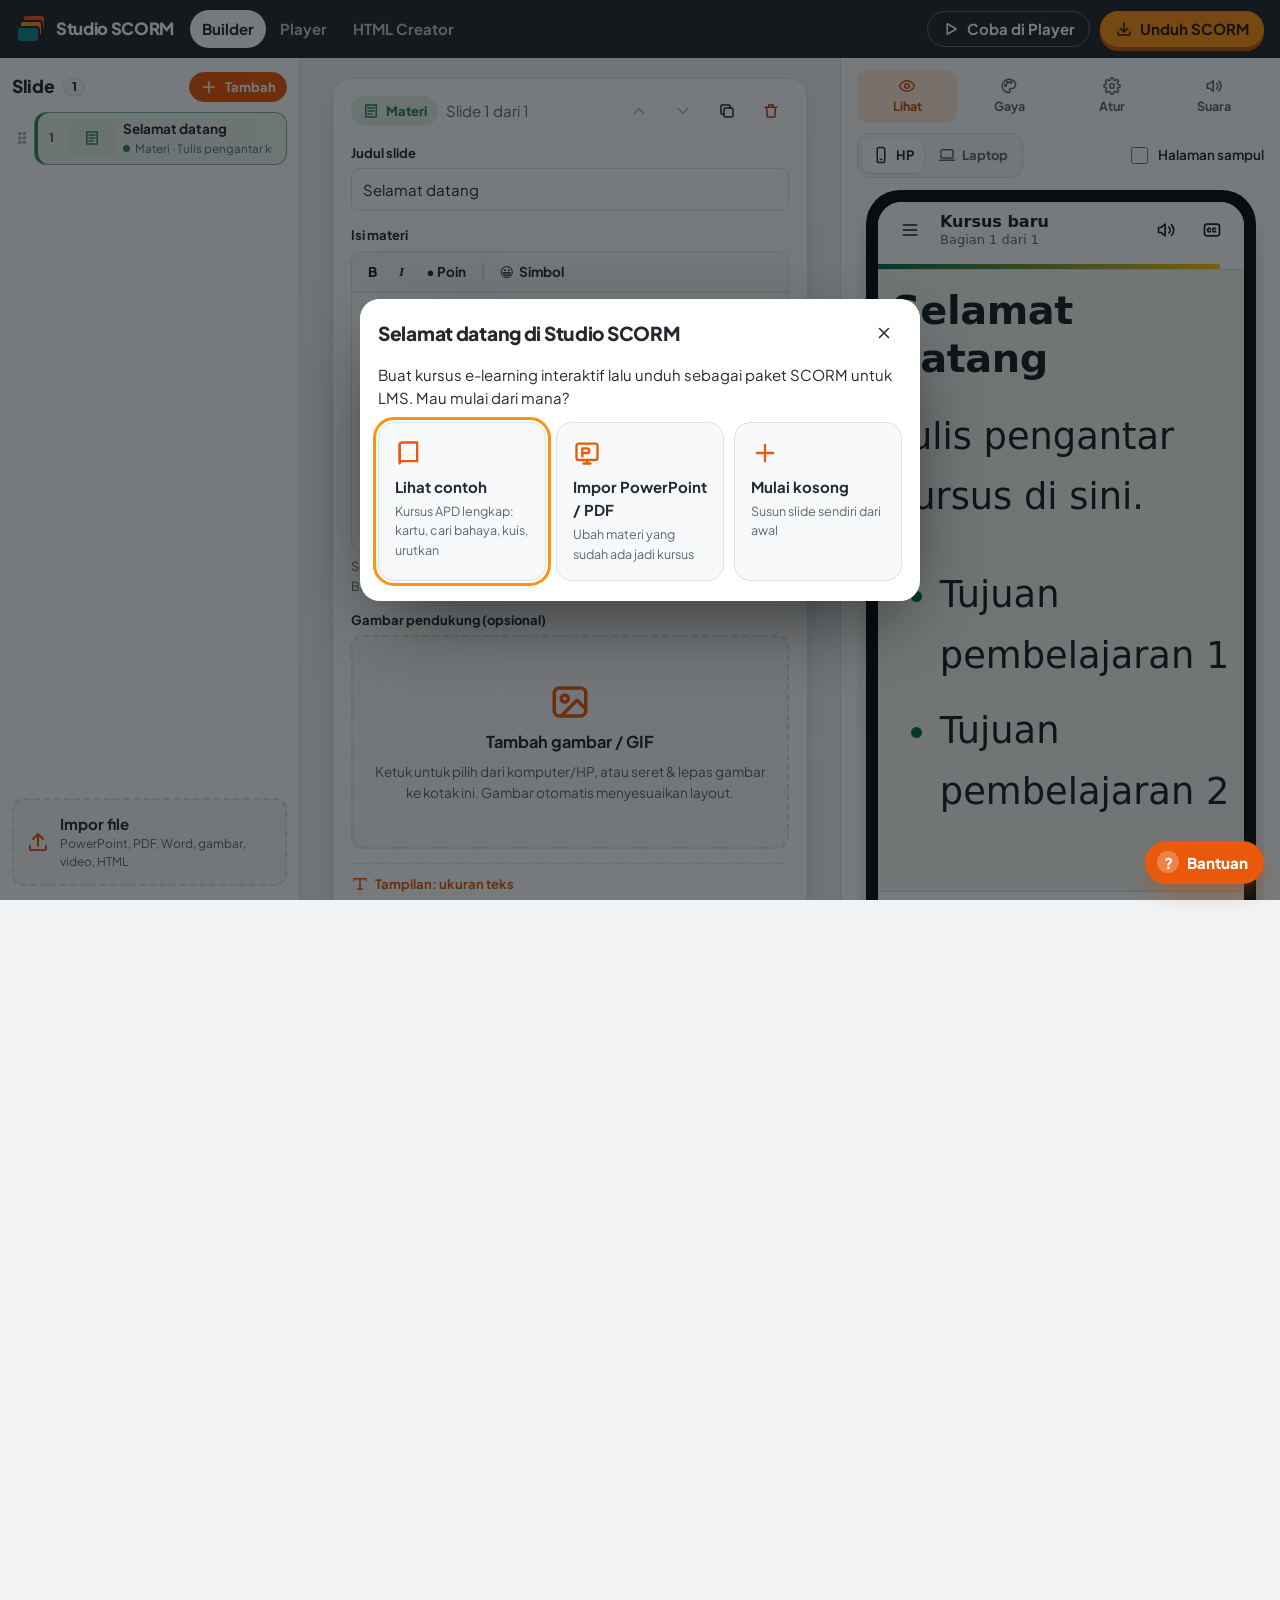
==== commit f6dceb27: "UX ramah pengguna awam: tur interaktif + Bantuan, toolbar teks & simbol, pilihan huruf, zona unggah " ====
--- a/builder.html
+++ b/builder.html
@@ -3,7 +3,7 @@
 <head>
   <meta charset="utf-8">
   <meta name="viewport" content="width=device-width, initial-scale=1, viewport-fit=cover">
-  <meta name="theme-color" content="#0f3d2e">
+  <meta name="theme-color" content="#23282e">
   <title>Builder — Studio SCORM</title>
   <link rel="preconnect" href="https://fonts.googleapis.com">
   <link rel="preconnect" href="https://fonts.gstatic.com" crossorigin>
--- a/app.css
+++ b/app.css
@@ -2,9 +2,9 @@
    Studio SCORM — tampilan aplikasi (Beranda, Builder, Player)
    ============================================================ */
 :root {
-  --ink: #15212b; --muted: #5a6670; --paper: #edf1ea; --surface: #ffffff; --surface-2: #f5f7f3; --line: #d6ddd3;
-  --forest: #0f3d2e; --forest-2: #145a43; --accent: #00704f; --accent-strong: #005a40; --accent-soft: #dcefe5;
-  --signal: #ffc21a; --signal-ink: #2b2100; --danger: #c4372d; --danger-soft: #fbe4e1;
+  --ink: #24292f; --muted: #5c6670; --paper: #f1f3f5; --surface: #ffffff; --surface-2: #f8f9fa; --line: #dce1e6;
+  --forest: #23282e; --forest-2: #30373f; --accent: #e8590c; --accent-strong: #c94e04; --accent-soft: #ffe9da;
+  --signal: #ff9214; --signal-ink: #2b1a00; --danger: #c4372d; --danger-soft: #fbe4e1;
   --t-content: #2f855a; --t-image: #0e8a9a; --t-video: #e4572e; --t-html: #4c5fd5;
   --t-flip: #d08f00; --t-hotspot: #c0398f; --t-quiz: #7a4fd1; --t-sort: #2f7dd1;
   --r-s: 8px; --r-m: 12px; --r-l: 18px;
@@ -14,14 +14,14 @@
 }
 @media (prefers-color-scheme: dark) {
   :root:not([data-theme="light"]) {
-    --ink: #e6ece8; --muted: #9fabb3; --paper: #0e1418; --surface: #172028; --surface-2: #1c2730; --line: #2b3943;
-    --forest: #0a2a20; --forest-2: #0f3a2c; --accent: #3fbf8f; --accent-strong: #62d3a8; --accent-soft: #163a2e;
+    --ink: #e8eaed; --muted: #9aa3ab; --paper: #121518; --surface: #1b2026; --surface-2: #232931; --line: #343c45;
+    --forest: #1a1e23; --forest-2: #242a31; --accent: #ff8c42; --accent-strong: #ffa94d; --accent-soft: #3b2311;
     --danger: #ff8a7f; --danger-soft: #3a1e1c; --shadow: 0 10px 30px -18px rgba(0,0,0,.8); color-scheme: dark;
   }
 }
 :root[data-theme="dark"] {
-  --ink: #e6ece8; --muted: #9fabb3; --paper: #0e1418; --surface: #172028; --surface-2: #1c2730; --line: #2b3943;
-  --forest: #0a2a20; --forest-2: #0f3a2c; --accent: #3fbf8f; --accent-strong: #62d3a8; --accent-soft: #163a2e;
+  --ink: #e8eaed; --muted: #9aa3ab; --paper: #121518; --surface: #1b2026; --surface-2: #232931; --line: #343c45;
+  --forest: #1a1e23; --forest-2: #242a31; --accent: #ff8c42; --accent-strong: #ffa94d; --accent-soft: #3b2311;
   --danger: #ff8a7f; --danger-soft: #3a1e1c; color-scheme: dark;
 }
 * { box-sizing: border-box; }
@@ -52,7 +52,7 @@
 .brand-mark i { position: absolute; left: 0; width: 24px; height: 17px; border-radius: 4px; border: 2px solid var(--forest); }
 .brand-mark i:nth-child(1) { top: 0; left: 6px; background: var(--t-video); }
 .brand-mark i:nth-child(2) { top: 6px; left: 3px; background: var(--signal); }
-.brand-mark i:nth-child(3) { top: 12px; left: 0; background: #3fbf8f; }
+.brand-mark i:nth-child(3) { top: 12px; left: 0; background: #0e8a9a; }
 .topnav { display: flex; gap: 2px; margin-left: 6px; }
 .topnav a { color: rgba(255,255,255,.72); text-decoration: none; font-weight: 700; padding: 7px 12px; border-radius: 999px; }
 .topnav a:hover { color: #fff; background: rgba(255,255,255,.08); }
@@ -71,10 +71,10 @@
 .btn-sm { padding: 5px 10px; font-size: 13px; }
 .btn-primary { background: var(--accent); border-color: var(--accent); color: #fff; }
 .btn-primary:hover:not(:disabled) { background: var(--accent-strong); border-color: var(--accent-strong); }
-@media (prefers-color-scheme: dark) { :root:not([data-theme="light"]) .btn-primary { color: #06150f; } }
-.btn-signal { background: var(--signal); border-color: var(--signal); color: var(--signal-ink); box-shadow: 0 4px 0 #c99500; }
+@media (prefers-color-scheme: dark) { :root:not([data-theme="light"]) .btn-primary { color: #231303; } }
+.btn-signal { background: var(--signal); border-color: var(--signal); color: var(--signal-ink); box-shadow: 0 4px 0 #c25a00; }
 .btn-signal:hover:not(:disabled) { border-color: var(--signal); filter: brightness(1.05); }
-.btn-signal:active:not(:disabled) { box-shadow: 0 1px 0 #c99500; transform: translateY(2px); }
+.btn-signal:active:not(:disabled) { box-shadow: 0 1px 0 #c25a00; transform: translateY(2px); }
 .btn-ghost-light { background: transparent; border-color: rgba(255,255,255,.3); color: #fff; }
 .btn-ghost-light:hover:not(:disabled) { border-color: #fff; background: rgba(255,255,255,.06); }
 .btn-magic { background: linear-gradient(120deg, #7a4fd1, #c0398f 55%, #e4572e); border: 0; color: #fff; padding: 9.5px 15.5px; }
@@ -128,8 +128,10 @@
 .asset.drag { border-color: var(--accent); background: var(--accent-soft); }
 .asset img, .asset video { display: block; max-width: 100%; max-height: 240px; margin: 0 auto 10px; border-radius: var(--r-s); }
 .asset audio { width: 100%; margin-bottom: 8px; }
-.asset-empty { width: 100%; display: flex; flex-direction: column; align-items: center; gap: 4px; padding: 18px 8px; background: none; border: 0; font: inherit; color: var(--ink); cursor: pointer; }
-.asset-empty .ic { width: 28px; height: 28px; color: var(--accent); }
+.asset-empty { width: 100%; display: flex; flex-direction: column; align-items: center; gap: 6px; padding: 34px 10px; background: none; border: 0; font: inherit; font-size: 1.02rem; color: var(--ink); cursor: pointer; border-radius: var(--r-s); }
+.asset-empty:hover { background: var(--accent-soft); }
+.asset-empty .ic { width: 42px; height: 42px; color: var(--accent); }
+.asset:has(.asset-empty):hover { border-color: var(--accent); }
 .asset-empty small { color: var(--muted); }
 .asset-meta { display: flex; flex-wrap: wrap; align-items: center; justify-content: space-between; gap: 8px; }
 .asset-name { font-weight: 700; font-size: 13px; word-break: break-all; }
@@ -311,7 +313,7 @@
 .spinner { width: 44px; height: 44px; border-radius: 50%; border: 4px solid rgba(255,255,255,.25); border-top-color: var(--signal); animation: spin .8s linear infinite; }
 .spinner.sm { width: 15px; height: 15px; border-width: 2px; border-color: currentColor; border-top-color: transparent; display: inline-block; vertical-align: -2px; }
 @keyframes spin { to { transform: rotate(360deg); } }
-.drop-overlay { position: fixed; inset: 0; z-index: 70; background: rgba(15,61,46,.82); display: grid; place-items: center; color: #fff; pointer-events: none; }
+.drop-overlay { position: fixed; inset: 0; z-index: 70; background: rgba(24,28,33,.86); display: grid; place-items: center; color: #fff; pointer-events: none; }
 .drop-overlay > div { display: flex; flex-direction: column; align-items: center; gap: 6px; border: 3px dashed rgba(255,255,255,.6); border-radius: 24px; padding: 40px 50px; }
 .drop-overlay .ic { width: 44px; height: 44px; }
 .drop-overlay b { font-size: 1.3rem; }
@@ -405,10 +407,14 @@
 /* ============================================================
    PLAYER
    ============================================================ */
-.player { display: grid; grid-template-columns: 300px minmax(0, 1fr); height: calc(100vh - 58px); height: calc(100dvh - 58px); }
-.player-side { border-right: 1px solid var(--line); background: var(--surface); padding: 16px; overflow: auto; display: flex; flex-direction: column; gap: 14px; }
-.player-main { display: grid; grid-template-rows: minmax(0, 1fr) auto; min-height: 0; }
-.stage { position: relative; background: #fff; min-height: 0; }
+.player { display: block; position: relative; height: calc(100vh - 58px); height: calc(100dvh - 58px); }
+.player-side { position: absolute; z-index: 30; top: 0; bottom: 0; left: 0; width: min(340px, 88vw); border-right: 1px solid var(--line); background: var(--surface); padding: 16px; overflow: auto; display: flex; flex-direction: column; gap: 14px; transform: translateX(-102%); visibility: hidden; transition: transform .22s ease, visibility 0s .22s; box-shadow: 8px 0 30px rgba(0,0,0,.18); }
+.player.info-open .player-side { transform: none; visibility: visible; transition: transform .22s ease; }
+.side-backdrop { position: absolute; inset: 0; z-index: 25; background: rgba(0,0,0,.35); }
+.side-close { align-self: flex-end; }
+.player-side .debug { border: 1px solid var(--line); border-radius: 10px; overflow: hidden; }
+.player-main { height: 100%; min-height: 0; }
+.stage { position: relative; background: #fff; height: 100%; min-height: 0; }
 .stage iframe { width: 100%; height: 100%; border: 0; display: block; background: #fff; }
 .stage-overlay { position: absolute; inset: 0; display: grid; place-items: center; background: var(--paper); text-align: center; padding: 24px; }
 .version-badge { display: inline-block; font-size: 12px; font-weight: 800; padding: 2px 10px; border-radius: 999px; background: var(--accent-soft); color: var(--accent-strong); }
@@ -444,9 +450,6 @@
 .log .err { color: var(--danger); }
 .field-inline { max-width: 320px; margin: 20px auto 0; text-align: left; }
 @media (max-width: 860px) {
-  .player { grid-template-columns: 1fr; height: auto; }
-  .player-side { border-right: 0; border-bottom: 1px solid var(--line); }
-  .player-main { height: 82vh; height: 82dvh; }
 }
 @media (prefers-reduced-motion: reduce) { *, *::before, *::after { animation: none !important; transition: none !important; } }
 
@@ -545,3 +548,83 @@
 .sfx-row { display: grid; grid-template-columns: 1fr 150px auto; gap: 8px; align-items: center; padding: 5px 0; font-size: 13.5px; border-bottom: 1px solid var(--line); }
 .sfx-row:last-child { border: 0; }
 .sound-sec .segmented { margin-bottom: 10px; }
+
+.voice-more { margin-top: 8px; width: 100%; max-width: 420px; }
+
+/* ============================================================
+   Interaksi mikro & pencegahan salah langkah (ramah pengguna awam)
+   ============================================================ */
+.btn:hover:not(:disabled) { transform: translateY(-1px); box-shadow: 0 8px 18px -10px rgba(36, 41, 47, .45); }
+.btn:active:not(:disabled) { transform: translateY(0) scale(.98); box-shadow: none; }
+.btn-signal:hover:not(:disabled) { transform: translateY(-1px); }
+.btn-signal:active:not(:disabled) { transform: translateY(2px); }
+
+/* "senggolan" lembut untuk menarik perhatian ke langkah berikutnya */
+@keyframes nudge { 0%, 100% { transform: none; } 12% { transform: translateY(-5px); } 24% { transform: none; } 36% { transform: translateY(-2px); } 48% { transform: none; } }
+.nudge { animation: nudge 2.2s ease .8s 3; }
+
+/* tombol nonaktif dengan penjelasan ramah: <span class="tipwrap" data-tip="…"><button disabled>…</button></span> */
+.tipwrap { position: relative; display: inline-flex; }
+.tipwrap > .btn:disabled { pointer-events: none; }
+.tipwrap[data-tip]:not([data-tip=""]):hover::after, .tipwrap[data-tip]:not([data-tip=""]):focus-within::after {
+  content: attr(data-tip); position: absolute; bottom: calc(100% + 9px); left: 50%; transform: translateX(-50%);
+  background: var(--ink); color: var(--paper); font-size: 12.5px; font-weight: 600; line-height: 1.35;
+  padding: 7px 11px; border-radius: 9px; width: max-content; max-width: 240px; text-align: center; z-index: 95; pointer-events: none;
+}
+.tipwrap[data-tip]:not([data-tip=""]):hover::before, .tipwrap[data-tip]:not([data-tip=""]):focus-within::before {
+  content: ""; position: absolute; bottom: calc(100% + 3px); left: 50%; transform: translateX(-50%);
+  border: 6px solid transparent; border-top-color: var(--ink); border-bottom: 0; z-index: 95; pointer-events: none;
+}
+
+@media (prefers-reduced-motion: reduce) {
+  .nudge { animation: none; }
+  .btn:hover:not(:disabled) { transform: none; }
+}
+
+/* ---------- editor teks ramah awam: toolbar mini + panel simbol ---------- */
+.richtext { border: 1.5px solid var(--line); border-radius: var(--r-m); overflow: visible; background: var(--surface); }
+.richtext:focus-within { border-color: var(--accent); }
+.richtext textarea { display: block; width: 100%; border: 0; border-radius: 0 0 var(--r-m) var(--r-m); margin: 0; }
+.richtext textarea:focus-visible { outline: none; }
+.mini-toolbar { display: flex; align-items: center; gap: 2px; padding: 5px 6px; border-bottom: 1.5px solid var(--line); background: var(--surface-2); border-radius: var(--r-m) var(--r-m) 0 0; flex-wrap: wrap; }
+.tool-btn { display: inline-flex; align-items: center; gap: 5px; font: inherit; font-size: 13.5px; font-weight: 700; padding: 5px 10px; border: 0; border-radius: 8px; background: transparent; color: var(--ink); cursor: pointer; }
+.tool-btn:hover { background: var(--accent-soft); }
+.tool-glyph.g-b { font-weight: 900; } .tool-glyph.g-i { font-style: italic; font-family: Georgia, serif; }
+.tool-sep { width: 1.5px; height: 18px; background: var(--line); margin: 0 4px; }
+.tool-label { font-weight: 700; }
+.sym-wrap { position: relative; }
+.sym-pop { position: absolute; top: calc(100% + 6px); left: 0; z-index: 60; display: grid; grid-template-columns: repeat(6, 38px); gap: 2px; padding: 8px; background: var(--surface); border: 1.5px solid var(--line); border-radius: var(--r-m); box-shadow: var(--shadow); }
+.sym { font-size: 20px; line-height: 1; padding: 7px 0; border: 0; border-radius: 8px; background: transparent; cursor: pointer; }
+.sym:hover { background: var(--accent-soft); transform: scale(1.15); }
+
+/* ---------- tur interaktif & tombol Bantuan ---------- */
+.tour { position: fixed; inset: 0; z-index: 150; }
+.tour-hole {
+  position: fixed; border-radius: 14px; pointer-events: none; opacity: 0;
+  box-shadow: 0 0 0 9999px rgba(17, 21, 26, .62), 0 0 0 3px var(--signal);
+  transition: left .28s ease, top .28s ease, width .28s ease, height .28s ease;
+}
+.tour-card {
+  position: fixed; z-index: 1; background: var(--surface); color: var(--ink); border-radius: var(--r-l);
+  padding: 16px 18px; box-shadow: 0 18px 50px -12px rgba(0,0,0,.5); animation: fadeIn .18s ease;
+}
+.tour-card h3 { margin: 2px 0 6px; font-size: 1.02rem; }
+.tour-card p { margin: 0 0 12px; font-size: 14px; line-height: 1.5; }
+.tour-count { display: inline-block; font-weight: 800; font-size: 11.5px; color: var(--accent); background: var(--accent-soft); padding: 2px 9px; border-radius: 999px; margin-bottom: 8px; }
+.tour-nav { display: flex; align-items: center; gap: 8px; }
+.tour-card::before { content: ""; position: absolute; left: 50%; transform: translateX(-50%); border: 9px solid transparent; }
+.tour-card.arrow-up::before { bottom: 100%; border-bottom-color: var(--surface); }
+.tour-card.arrow-down::before { top: 100%; border-top-color: var(--surface); }
+
+.help-fab {
+  position: fixed; right: 16px; bottom: 16px; z-index: 85; display: inline-flex; align-items: center; gap: 8px;
+  padding: 10px 16px 10px 12px; border: 0; border-radius: 999px; background: var(--accent); color: #fff;
+  font: inherit; font-weight: 800; cursor: pointer; box-shadow: 0 10px 24px -8px rgba(201, 78, 4, .7);
+  transition: transform .12s ease, background .12s ease;
+}
+.help-fab:hover { background: var(--accent-strong); transform: translateY(-2px); }
+.help-q { display: inline-grid; place-items: center; width: 22px; height: 22px; border-radius: 50%; background: rgba(255,255,255,.25); font-weight: 900; }
+@media (max-width: 760px) {
+  .help-fab { bottom: 74px; padding: 10px; }
+  .help-fab .help-label { display: none; }
+}
